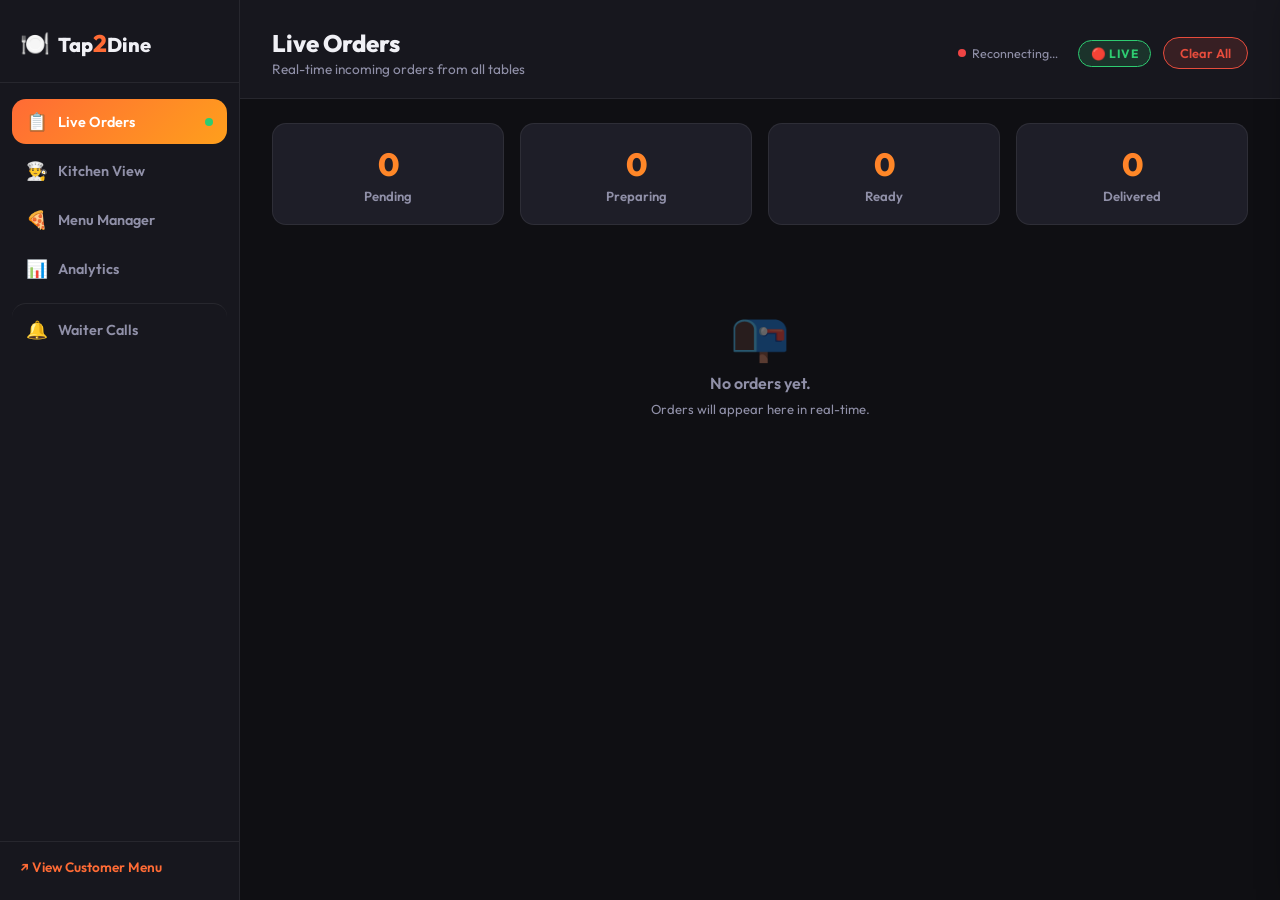
==== admin.html @ 2b5a6d9b "feat: Tap2Dine v1.0 - Full QR restaurant ordering system with FastAPI + WebSockets" ====
<!DOCTYPE html>
<html lang="en">
<head>
  <meta charset="UTF-8" />
  <meta name="viewport" content="width=device-width, initial-scale=1.0" />
  <title>Tap2Dine — Admin Panel</title>
  <meta name="description" content="Restaurant admin dashboard — manage live orders, menu items, and kitchen status." />
  <link rel="preconnect" href="https://fonts.googleapis.com" />
  <link href="https://fonts.googleapis.com/css2?family=Outfit:wght@300;400;500;600;700;800&display=swap" rel="stylesheet" />
  <link rel="stylesheet" href="admin.css" />
</head>
<body>

  <!-- ── SIDEBAR ── -->
  <aside class="sidebar">
    <div class="sidebar-logo">
      <span>🍽️</span>
      <span>Tap<span class="accent">2</span>Dine</span>
    </div>

    <nav class="sidebar-nav">
      <button class="nav-item active" id="navOrders"    onclick="switchTab('orders',this)">
        <span class="nav-icon">📋</span> Live Orders
        <span class="live-dot"></span>
      </button>
      <button class="nav-item" id="navKitchen"  onclick="switchTab('kitchen',this)">
        <span class="nav-icon">👨‍🍳</span> Kitchen View
      </button>
      <button class="nav-item" id="navMenu"     onclick="switchTab('menu',this)">
        <span class="nav-icon">🍕</span> Menu Manager
      </button>
      <button class="nav-item" id="navAnalytics" onclick="switchTab('analytics',this)">
        <span class="nav-icon">📊</span> Analytics
      </button>
      <button class="nav-item" id="navWaiter" onclick="toggleWaiterPanel()" style="margin-top:8px;border-top:1px solid var(--border);padding-top:14px;">
        <span class="nav-icon">🔔</span> Waiter Calls
        <span class="wc-badge" id="wcBadge" style="display:none;">0</span>
      </button>
    </nav>

    <div class="sidebar-footer">
      <a href="index.html?table=1" class="menu-link" target="_blank">↗ View Customer Menu</a>
    </div>
  </aside>

  <!-- ── MAIN ── -->
  <main class="main">

    <!-- ── TOP BAR ── -->
    <header class="topbar">
      <div>
        <h1 class="topbar-title" id="tabTitle">Live Orders</h1>
        <p class="topbar-sub" id="tabSub">Real-time incoming orders from all tables</p>
      </div>
      <div class="topbar-actions">
        <!-- WebSocket live indicator -->
        <div id="wsStatus" style="display:flex;align-items:center;gap:6px;font-size:0.78rem;color:var(--muted);margin-right:8px;">
          <span id="wsDot" style="width:8px;height:8px;border-radius:50%;background:#ef4444;display:inline-block;"></span>
          <span id="wsText">Connecting…</span>
        </div>
        <div class="live-badge">🔴 LIVE</div>
        <button class="clear-btn" onclick="clearAllOrders()">Clear All</button>
      </div>
    </header>

    <!-- ── ORDERS TAB ── -->
    <section class="tab-content" id="tabOrders">
      <div class="stats-row">
        <div class="stat-card">
          <div class="stat-num" id="statPending">0</div>
          <div class="stat-label">Pending</div>
        </div>
        <div class="stat-card">
          <div class="stat-num" id="statPreparing">0</div>
          <div class="stat-label">Preparing</div>
        </div>
        <div class="stat-card">
          <div class="stat-num" id="statReady">0</div>
          <div class="stat-label">Ready</div>
        </div>
        <div class="stat-card">
          <div class="stat-num" id="statDelivered">0</div>
          <div class="stat-label">Delivered</div>
        </div>
      </div>
      <div class="orders-grid" id="ordersGrid">
        <div class="empty-state">
          <span>📭</span>
          <p>No orders yet.</p>
          <small>Orders will appear here in real-time.</small>
        </div>
      </div>
    </section>

    <!-- ── KITCHEN TAB ── -->
    <section class="tab-content" id="tabKitchen" style="display:none;">
      <div class="kitchen-columns">
        <div class="kitchen-col">
          <div class="kitchen-col-header pending-header">🔔 New / Pending</div>
          <div id="kitchenPending"></div>
        </div>
        <div class="kitchen-col">
          <div class="kitchen-col-header preparing-header">🔥 Preparing</div>
          <div id="kitchenPreparing"></div>
        </div>
        <div class="kitchen-col">
          <div class="kitchen-col-header ready-header">✅ Ready to Serve</div>
          <div id="kitchenReady"></div>
        </div>
      </div>
    </section>

    <!-- ── MENU TAB ── -->
    <section class="tab-content" id="tabMenu" style="display:none;">
      <div class="menu-manager">
        <div class="add-item-form" id="addItemForm">
          <h3>Add New Menu Item</h3>
          <div class="form-row">
            <div class="form-group">
              <label>Item Name *</label>
              <input type="text" id="newName" placeholder="e.g. Paneer Tikka" />
            </div>
            <div class="form-group">
              <label>Emoji Icon</label>
              <input type="text" id="newEmoji" placeholder="e.g. 🧆" maxlength="4" />
            </div>
          </div>
          <div class="form-row">
            <div class="form-group">
              <label>Price (₹) *</label>
              <input type="number" id="newPrice" placeholder="e.g. 249" />
            </div>
            <div class="form-group">
              <label>Category *</label>
              <select id="newCat">
                <option value="starters">Starters</option>
                <option value="mains">Mains</option>
                <option value="pizza">Pizza</option>
                <option value="burgers">Burgers</option>
                <option value="desserts">Desserts</option>
                <option value="drinks">Drinks</option>
              </select>
            </div>
          </div>
          <div class="form-group">
            <label>Description</label>
            <input type="text" id="newDesc" placeholder="Short description of the dish…" />
          </div>
          <div class="form-row">
            <label class="toggle-label">
              <input type="checkbox" id="newVeg" checked /> Vegetarian
            </label>
            <label class="toggle-label">
              <input type="checkbox" id="newSpicy" /> Spicy 🌶️
            </label>
          </div>
          <button class="add-item-btn" onclick="addMenuItem()">+ Add Item</button>
        </div>

        <div class="menu-list" id="menuList"></div>
      </div>
    </section>

    <!-- ── ANALYTICS TAB ── -->
    <section class="tab-content" id="tabAnalytics" style="display:none;">
      <div class="analytics-grid">
        <div class="analytics-card full-width">
          <h3>Revenue Overview</h3>
          <div class="revenue-row">
            <div class="rev-item">
              <div class="rev-num" id="revTotal">₹0</div>
              <div class="rev-label">Total Revenue</div>
            </div>
            <div class="rev-item">
              <div class="rev-num" id="revOrders">0</div>
              <div class="rev-label">Total Orders</div>
            </div>
            <div class="rev-item">
              <div class="rev-num" id="revAvg">₹0</div>
              <div class="rev-label">Avg Order Value</div>
            </div>
          </div>
        </div>
        <div class="analytics-card">
          <h3>Top Ordered Items</h3>
          <div id="topItems"></div>
        </div>
        <div class="analytics-card">
          <h3>Orders by Table</h3>
          <div id="tableStats"></div>
        </div>
      </div>
    </section>

  </main>

  <!-- ── WAITER CALLS PANEL ── -->
  <div class="wc-panel" id="wcPanel">
    <div class="wc-panel-header">
      <span>🔔 Waiter Calls</span>
      <button class="wc-close-btn" onclick="toggleWaiterPanel()">✕</button>
    </div>
    <div id="wcList" class="wc-list">
      <p class="wc-empty">No active calls</p>
    </div>
  </div>

  <!-- ── TOAST ── -->
  <div class="toast" id="adminToast"></div>

  <script src="admin.js"></script>
</body>
</html>
---- admin.css ----
/* ── RESET & BASE ── */
*, *::before, *::after { box-sizing: border-box; margin: 0; padding: 0; }

:root {
  --bg:      #0f0f13;
  --bg2:     #17171e;
  --card:    #1e1e28;
  --card2:   #252531;
  --border:  rgba(255,255,255,0.07);
  --accent:  #ff6b35;
  --accent2: #ff9f1c;
  --green:   #2ecc71;
  --yellow:  #f1c40f;
  --red:     #e74c3c;
  --blue:    #3498db;
  --text:    #f0f0f5;
  --muted:   #9090a8;
  --radius:  14px;
  --sidebar: 240px;
}

body {
  font-family: 'Outfit', sans-serif;
  background: var(--bg);
  color: var(--text);
  display: flex;
  min-height: 100vh;
}

.accent { color: var(--accent); }

/* ── SIDEBAR ── */
.sidebar {
  width: var(--sidebar);
  min-height: 100vh;
  background: var(--bg2);
  border-right: 1px solid var(--border);
  display: flex;
  flex-direction: column;
  position: fixed;
  left: 0; top: 0;
  z-index: 50;
}

.sidebar-logo {
  display: flex;
  align-items: center;
  gap: 8px;
  padding: 28px 20px 24px;
  font-size: 1.25rem;
  font-weight: 800;
  border-bottom: 1px solid var(--border);
}
.sidebar-logo span:first-child { font-size: 1.5rem; }

.sidebar-nav {
  flex: 1;
  padding: 16px 12px;
  display: flex;
  flex-direction: column;
  gap: 4px;
}

.nav-item {
  display: flex;
  align-items: center;
  gap: 10px;
  background: transparent;
  border: none;
  color: var(--muted);
  font-family: 'Outfit', sans-serif;
  font-weight: 600;
  font-size: 0.9rem;
  padding: 11px 14px;
  border-radius: var(--radius);
  cursor: pointer;
  transition: all 0.2s;
  text-align: left;
  width: 100%;
  position: relative;
}
.nav-item:hover { background: var(--card); color: var(--text); }
.nav-item.active { background: linear-gradient(135deg, var(--accent), var(--accent2)); color: #fff; }

.nav-icon { font-size: 1.1rem; }

.live-dot {
  width: 8px; height: 8px;
  border-radius: 50%;
  background: var(--green);
  margin-left: auto;
  animation: pulse 1.5s infinite;
}

@keyframes pulse {
  0%, 100% { transform: scale(1); opacity: 1; }
  50%       { transform: scale(1.4); opacity: 0.6; }
}

.sidebar-footer {
  padding: 16px 20px 24px;
  border-top: 1px solid var(--border);
}

.menu-link {
  display: block;
  color: var(--accent);
  text-decoration: none;
  font-size: 0.85rem;
  font-weight: 600;
  transition: opacity 0.2s;
}
.menu-link:hover { opacity: 0.75; }

/* ── MAIN ── */
.main {
  margin-left: var(--sidebar);
  flex: 1;
  display: flex;
  flex-direction: column;
}

/* ── TOPBAR ── */
.topbar {
  padding: 28px 32px 20px;
  border-bottom: 1px solid var(--border);
  display: flex;
  align-items: center;
  justify-content: space-between;
  background: var(--bg2);
  position: sticky;
  top: 0;
  z-index: 10;
}

.topbar-title { font-size: 1.5rem; font-weight: 800; }
.topbar-sub   { color: var(--muted); font-size: 0.85rem; margin-top: 2px; }

.topbar-actions { display: flex; align-items: center; gap: 12px; }

.live-badge {
  background: rgba(46,204,113,0.15);
  border: 1px solid var(--green);
  color: var(--green);
  font-size: 0.75rem;
  font-weight: 700;
  padding: 5px 12px;
  border-radius: 50px;
  letter-spacing: 0.5px;
}

.clear-btn {
  background: rgba(231,76,60,0.15);
  border: 1px solid var(--red);
  color: var(--red);
  font-family: 'Outfit', sans-serif;
  font-weight: 600;
  font-size: 0.8rem;
  padding: 7px 16px;
  border-radius: 50px;
  cursor: pointer;
  transition: all 0.2s;
}
.clear-btn:hover { background: var(--red); color: #fff; }

/* ── STATS ROW ── */
.stats-row {
  display: grid;
  grid-template-columns: repeat(4, 1fr);
  gap: 16px;
  padding: 24px 32px 0;
}

.stat-card {
  background: var(--card);
  border: 1px solid var(--border);
  border-radius: var(--radius);
  padding: 20px;
  text-align: center;
  transition: transform 0.2s;
}
.stat-card:hover { transform: translateY(-3px); }

.stat-num {
  font-size: 2rem;
  font-weight: 800;
  background: linear-gradient(135deg, var(--accent), var(--accent2));
  -webkit-background-clip: text;
  -webkit-text-fill-color: transparent;
  background-clip: text;
}

.stat-label { color: var(--muted); font-size: 0.82rem; font-weight: 600; margin-top: 4px; }

/* ── ORDERS GRID ── */
.orders-grid {
  padding: 20px 32px 40px;
  display: grid;
  grid-template-columns: repeat(auto-fill, minmax(320px, 1fr));
  gap: 18px;
}

.empty-state {
  grid-column: 1/-1;
  display: flex;
  flex-direction: column;
  align-items: center;
  justify-content: center;
  gap: 8px;
  padding: 60px;
  color: var(--muted);
  text-align: center;
}
.empty-state span { font-size: 3rem; opacity: 0.4; }
.empty-state p { font-weight: 600; }
.empty-state small { font-size: 0.82rem; }

/* ── ORDER CARD ── */
.order-card {
  background: var(--card);
  border: 1px solid var(--border);
  border-radius: var(--radius);
  overflow: hidden;
  animation: fadeUp 0.4s ease;
  transition: box-shadow 0.2s;
}
.order-card:hover { box-shadow: 0 8px 32px rgba(0,0,0,0.4); }

@keyframes fadeUp {
  from { opacity: 0; transform: translateY(16px); }
  to   { opacity: 1; transform: translateY(0); }
}

.order-card-header {
  padding: 14px 16px;
  display: flex;
  align-items: center;
  justify-content: space-between;
  border-bottom: 1px solid var(--border);
}

.order-card-id { font-weight: 800; font-size: 0.95rem; }
.order-card-table { color: var(--muted); font-size: 0.82rem; }
.order-card-time { color: var(--muted); font-size: 0.78rem; }

.status-pill {
  font-size: 0.72rem;
  font-weight: 700;
  padding: 4px 10px;
  border-radius: 50px;
  letter-spacing: 0.4px;
}
.status-Pending    { background: rgba(241,196,15,0.15); color: var(--yellow); border: 1px solid var(--yellow); }
.status-Preparing  { background: rgba(255,107,53,0.15); color: var(--accent); border: 1px solid var(--accent); }
.status-Ready      { background: rgba(52,152,219,0.15); color: var(--blue);   border: 1px solid var(--blue); }
.status-Delivered  { background: rgba(46,204,113,0.15); color: var(--green);  border: 1px solid var(--green); }

.order-card-items { padding: 12px 16px; }

.order-item-row {
  display: flex;
  align-items: center;
  gap: 10px;
  padding: 5px 0;
  font-size: 0.88rem;
}
.order-item-emoji { font-size: 1.2rem; width: 24px; text-align: center; }
.order-item-name  { flex: 1; }
.order-item-qty   { color: var(--muted); font-size: 0.8rem; }
.order-item-sub   { color: var(--accent2); font-weight: 700; font-size: 0.82rem; }

.order-note {
  margin: 0 16px 10px;
  background: var(--bg2);
  border-radius: 8px;
  padding: 8px 12px;
  font-size: 0.82rem;
  color: var(--muted);
  border-left: 3px solid var(--accent);
}

.order-card-footer {
  padding: 12px 16px;
  border-top: 1px solid var(--border);
  display: flex;
  align-items: center;
  justify-content: space-between;
}

.order-total { font-weight: 800; font-size: 1rem; color: var(--accent2); }

.status-btns { display: flex; gap: 6px; }

.status-btn {
  font-family: 'Outfit', sans-serif;
  font-weight: 600;
  font-size: 0.75rem;
  padding: 6px 12px;
  border-radius: 50px;
  border: none;
  cursor: pointer;
  transition: all 0.2s;
}
.btn-preparing  { background: rgba(255,107,53,0.2); color: var(--accent); border: 1px solid var(--accent); }
.btn-ready      { background: rgba(52,152,219,0.2); color: var(--blue);   border: 1px solid var(--blue); }
.btn-delivered  { background: rgba(46,204,113,0.2); color: var(--green);  border: 1px solid var(--green); }
.status-btn:hover { transform: scale(1.04); filter: brightness(1.2); }

/* ── KITCHEN BOARD ── */
.kitchen-columns {
  display: grid;
  grid-template-columns: 1fr 1fr 1fr;
  gap: 20px;
  padding: 24px 32px 40px;
  align-items: start;
}

.kitchen-col { display: flex; flex-direction: column; gap: 12px; }

.kitchen-col-header {
  font-weight: 800;
  font-size: 1rem;
  padding: 12px 16px;
  border-radius: var(--radius);
  text-align: center;
}
.pending-header   { background: rgba(241,196,15,0.15); color: var(--yellow); border: 1px solid var(--yellow); }
.preparing-header { background: rgba(255,107,53,0.15); color: var(--accent); border: 1px solid var(--accent); }
.ready-header     { background: rgba(52,152,219,0.15); color: var(--blue);   border: 1px solid var(--blue); }

.kitchen-ticket {
  background: var(--card);
  border: 1px solid var(--border);
  border-radius: var(--radius);
  padding: 14px;
  animation: fadeUp 0.3s ease;
}
.kitchen-ticket-header { display: flex; justify-content: space-between; margin-bottom: 10px; font-weight: 700; }
.kitchen-ticket-table { color: var(--accent); font-size: 0.85rem; }
.kitchen-ticket-time { color: var(--muted); font-size: 0.78rem; }
.kitchen-ticket-item { font-size: 0.88rem; padding: 4px 0; border-bottom: 1px solid var(--border); }
.kitchen-ticket-item:last-child { border: none; }
.kitchen-no-orders { color: var(--muted); font-size: 0.85rem; padding: 16px; text-align: center; }

/* ── MENU MANAGER ── */
.menu-manager {
  padding: 24px 32px 40px;
  display: grid;
  grid-template-columns: 360px 1fr;
  gap: 24px;
  align-items: start;
}

.add-item-form {
  background: var(--card);
  border: 1px solid var(--border);
  border-radius: var(--radius);
  padding: 24px;
  position: sticky;
  top: 90px;
}
.add-item-form h3 { font-size: 1.05rem; font-weight: 700; margin-bottom: 16px; }

.form-row { display: grid; grid-template-columns: 1fr 1fr; gap: 12px; }
.form-group { display: flex; flex-direction: column; gap: 5px; margin-bottom: 12px; }
.form-group label { font-size: 0.8rem; font-weight: 600; color: var(--muted); }

.form-group input, .form-group select {
  background: var(--bg2);
  border: 1px solid var(--border);
  border-radius: 8px;
  color: var(--text);
  font-family: 'Outfit', sans-serif;
  font-size: 0.88rem;
  padding: 9px 12px;
  outline: none;
  transition: border-color 0.2s;
  width: 100%;
}
.form-group input::placeholder { color: var(--muted); }
.form-group input:focus, .form-group select:focus { border-color: var(--accent); }
.form-group select option { background: var(--card2); }

.toggle-label {
  display: flex;
  align-items: center;
  gap: 8px;
  font-size: 0.88rem;
  font-weight: 600;
  color: var(--muted);
  cursor: pointer;
  margin-bottom: 14px;
}
.toggle-label input { accent-color: var(--accent); width: 16px; height: 16px; }

.add-item-btn {
  width: 100%;
  background: linear-gradient(135deg, var(--accent), var(--accent2));
  border: none;
  color: #fff;
  font-family: 'Outfit', sans-serif;
  font-weight: 700;
  font-size: 0.95rem;
  padding: 12px;
  border-radius: 8px;
  cursor: pointer;
  transition: all 0.2s;
}
.add-item-btn:hover { transform: translateY(-2px); box-shadow: 0 6px 20px rgba(255,107,53,0.4); }

.menu-list { display: flex; flex-direction: column; gap: 10px; }

.menu-list-item {
  background: var(--card);
  border: 1px solid var(--border);
  border-radius: var(--radius);
  padding: 14px 18px;
  display: flex;
  align-items: center;
  gap: 14px;
  animation: fadeUp 0.3s ease;
  transition: border-color 0.2s;
}
.menu-list-item:hover { border-color: rgba(255,107,53,0.3); }
.menu-list-emoji { font-size: 2rem; width: 40px; text-align: center; flex-shrink: 0; }
.menu-list-info { flex: 1; }
.menu-list-name { font-weight: 700; }
.menu-list-meta { color: var(--muted); font-size: 0.8rem; margin-top: 2px; }
.menu-list-price { color: var(--accent2); font-weight: 800; font-size: 1rem; flex-shrink: 0; }
.menu-delete-btn {
  background: rgba(231,76,60,0.1);
  border: 1px solid rgba(231,76,60,0.3);
  color: var(--red);
  width: 32px; height: 32px;
  border-radius: 50%;
  cursor: pointer;
  font-size: 1rem;
  display: flex; align-items: center; justify-content: center;
  transition: all 0.2s;
  flex-shrink: 0;
}
.menu-delete-btn:hover { background: var(--red); color: #fff; }

/* ── ANALYTICS ── */
.analytics-grid {
  padding: 24px 32px 40px;
  display: grid;
  grid-template-columns: 1fr 1fr;
  gap: 20px;
}
.analytics-card {
  background: var(--card);
  border: 1px solid var(--border);
  border-radius: var(--radius);
  padding: 24px;
}
.analytics-card.full-width { grid-column: 1 / -1; }
.analytics-card h3 { font-size: 1rem; font-weight: 700; margin-bottom: 16px; }

.revenue-row { display: flex; gap: 40px; }
.rev-item { text-align: center; }
.rev-num { font-size: 1.8rem; font-weight: 800; color: var(--accent2); }
.rev-label { color: var(--muted); font-size: 0.82rem; font-weight: 600; margin-top: 4px; }

.top-item-row {
  display: flex;
  align-items: center;
  gap: 10px;
  padding: 8px 0;
  border-bottom: 1px solid var(--border);
  font-size: 0.88rem;
}
.top-item-row:last-child { border: none; }
.top-item-rank { color: var(--accent); font-weight: 800; width: 20px; flex-shrink: 0; }
.top-item-name { flex: 1; font-weight: 600; }
.top-item-count { color: var(--muted); font-size: 0.8rem; }

.table-stat-row {
  display: flex;
  align-items: center;
  justify-content: space-between;
  padding: 8px 0;
  border-bottom: 1px solid var(--border);
  font-size: 0.88rem;
}
.table-stat-row:last-child { border: none; }
.table-num { font-weight: 700; color: var(--accent); }
.table-orders { color: var(--muted); font-size: 0.8rem; }
.table-rev { color: var(--accent2); font-weight: 700; }

/* ── TOAST ── */
.toast {
  position: fixed;
  bottom: 30px;
  left: 50%;
  transform: translateX(-50%) translateY(100px);
  background: var(--card2);
  border: 1px solid var(--border);
  color: var(--text);
  font-weight: 600;
  font-size: 0.88rem;
  padding: 11px 22px;
  border-radius: 50px;
  z-index: 999;
  transition: transform 0.35s cubic-bezier(0.175, 0.885, 0.32, 1.275), opacity 0.35s;
  opacity: 0;
  white-space: nowrap;
  box-shadow: 0 8px 32px rgba(0,0,0,0.4);
}
.toast.show { transform: translateX(-50%) translateY(0); opacity: 1; }

/* ── WAITER CALL BADGE ── */
.wc-badge {
  display: inline-flex;
  align-items: center;
  justify-content: center;
  background: var(--red);
  color: #fff;
  font-size: 0.7rem;
  font-weight: 800;
  min-width: 20px;
  height: 20px;
  border-radius: 50px;
  padding: 0 5px;
  margin-left: auto;
  animation: pulse 1.2s ease-in-out infinite;
}

/* ── WAITER CALL PANEL ── */
.wc-panel {
  position: fixed;
  right: -340px;
  top: 0;
  height: 100vh;
  width: 320px;
  background: var(--bg2);
  border-left: 1px solid var(--border);
  z-index: 200;
  display: flex;
  flex-direction: column;
  transition: right 0.35s cubic-bezier(0.4, 0, 0.2, 1);
  box-shadow: -8px 0 32px rgba(0,0,0,0.4);
}
.wc-panel.open { right: 0; }

.wc-panel-header {
  display: flex;
  align-items: center;
  justify-content: space-between;
  padding: 24px 20px 16px;
  border-bottom: 1px solid var(--border);
  font-weight: 800;
  font-size: 1rem;
}

.wc-close-btn {
  background: var(--card2);
  border: 1px solid var(--border);
  color: var(--text);
  width: 32px;
  height: 32px;
  border-radius: 50%;
  cursor: pointer;
  display: flex;
  align-items: center;
  justify-content: center;
  transition: all 0.2s;
}
.wc-close-btn:hover { background: var(--red); color: #fff; border-color: var(--red); }

.wc-list {
  flex: 1;
  overflow-y: auto;
  padding: 16px;
  scrollbar-width: thin;
  scrollbar-color: var(--card2) transparent;
  display: flex;
  flex-direction: column;
  gap: 10px;
}

.wc-empty {
  color: var(--muted);
  font-size: 0.88rem;
  text-align: center;
  padding: 32px 0;
}

.wc-card {
  background: var(--card);
  border: 1px solid rgba(241,196,15,0.25);
  border-left: 3px solid var(--yellow);
  border-radius: var(--radius);
  padding: 14px 16px;
  animation: fadeUp 0.35s ease;
}

.wc-card-top {
  display: flex;
  align-items: center;
  justify-content: space-between;
  margin-bottom: 8px;
}

.wc-table-badge {
  background: rgba(241,196,15,0.15);
  border: 1px solid var(--yellow);
  color: var(--yellow);
  font-size: 0.78rem;
  font-weight: 800;
  padding: 3px 10px;
  border-radius: 50px;
}

.wc-time {
  color: var(--muted);
  font-size: 0.75rem;
}

.wc-reason {
  font-weight: 600;
  font-size: 0.88rem;
  margin-bottom: 12px;
  color: var(--text);
}

.wc-dismiss {
  width: 100%;
  background: rgba(46,204,113,0.12);
  border: 1px solid var(--green);
  color: var(--green);
  font-family: 'Outfit', sans-serif;
  font-weight: 700;
  font-size: 0.8rem;
  padding: 8px;
  border-radius: 8px;
  cursor: pointer;
  transition: all 0.2s;
}
.wc-dismiss:hover { background: var(--green); color: #000; }

/* ── RESPONSIVE ── */
@media (max-width: 900px) {
  .sidebar { display: none; }
  .main { margin-left: 0; }
  .stats-row { grid-template-columns: 1fr 1fr; }
  .kitchen-columns { grid-template-columns: 1fr; }
  .menu-manager { grid-template-columns: 1fr; }
  .analytics-grid { grid-template-columns: 1fr; }
  .wc-panel { width: 100%; right: -100%; }
  .wc-panel.open { right: 0; }
}
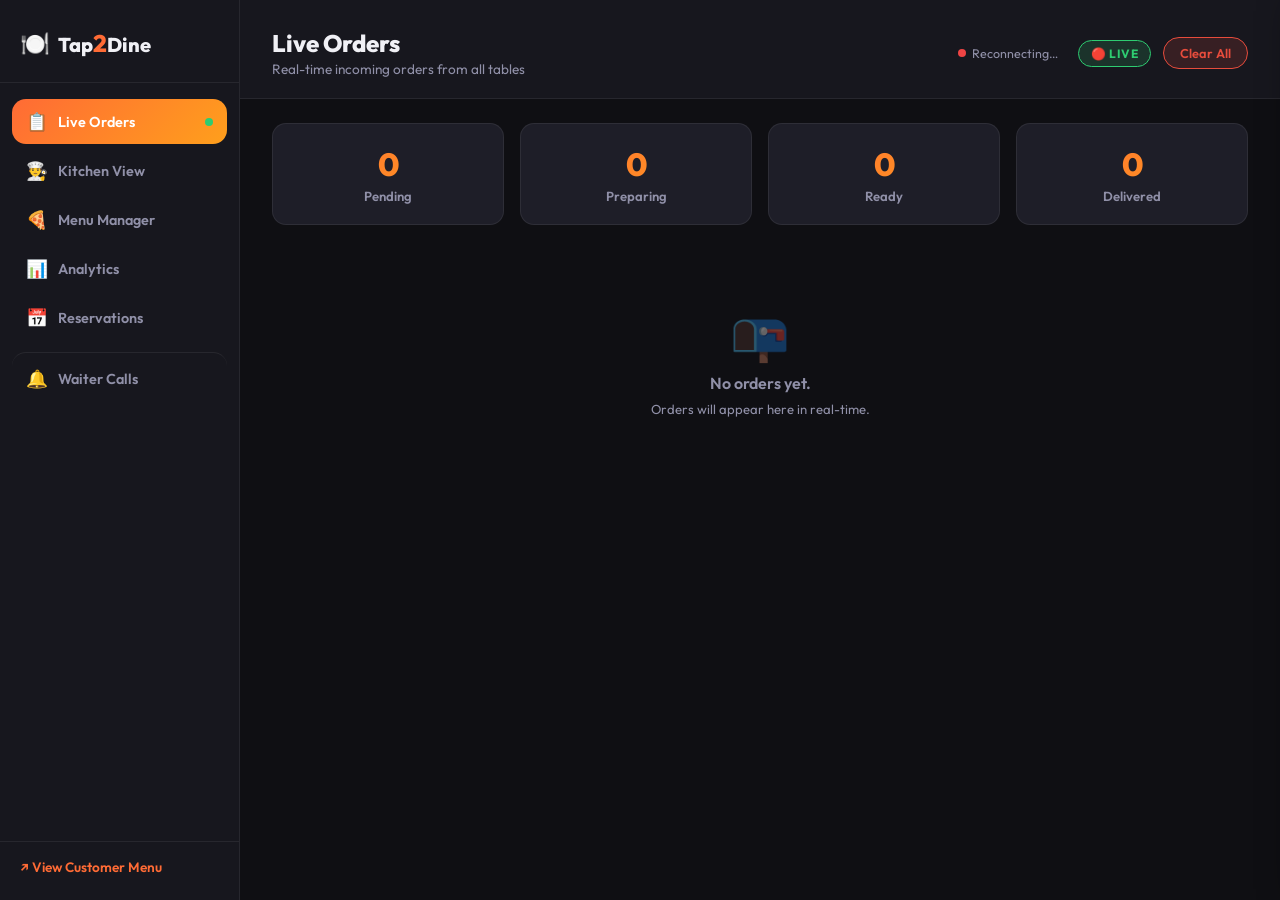
==== commit 836a8f1f: "feat: Analytics Dashboard and Customer Feedback System" ====
--- a/admin.html
+++ b/admin.html
@@ -32,6 +32,10 @@
       <button class="nav-item" id="navAnalytics" onclick="switchTab('analytics',this)">
         <span class="nav-icon">📊</span> Analytics
       </button>
+      <button class="nav-item" id="navReservations" onclick="switchTab('reservations',this)">
+        <span class="nav-icon">📅</span> Reservations
+        <span class="wc-badge" id="resBadge" style="display:none;">0</span>
+      </button>
       <button class="nav-item" id="navWaiter" onclick="toggleWaiterPanel()" style="margin-top:8px;border-top:1px solid var(--border);padding-top:14px;">
         <span class="nav-icon">🔔</span> Waiter Calls
         <span class="wc-badge" id="wcBadge" style="display:none;">0</span>
@@ -163,6 +167,41 @@
 
     <!-- ── ANALYTICS TAB ── -->
     <section class="tab-content" id="tabAnalytics" style="display:none;">
+
+      <!-- Link to full Analytics Dashboard -->
+      <div style="display:flex;justify-content:flex-end;margin-bottom:20px;">
+        <a href="analytics.html" target="_blank" style="
+          display:inline-flex;align-items:center;gap:8px;
+          padding:10px 20px;
+          background:linear-gradient(135deg,#f97316,#ea580c);
+          color:#fff;border-radius:12px;font-weight:700;
+          font-size:.85rem;text-decoration:none;transition:opacity .2s;
+        " onmouseover="this.style.opacity='.85'" onmouseout="this.style.opacity='1'">
+          📊 Open Full Analytics Dashboard ↗
+        </a>
+      </div>
+
+      <!-- Revenue cards -->
+      <div class="stats-row" style="margin-bottom:24px;">
+        <div class="stat-card">
+          <div class="stat-num" id="anToday">₹0</div>
+          <div class="stat-label">Today</div>
+        </div>
+        <div class="stat-card">
+          <div class="stat-num" id="anWeek">₹0</div>
+          <div class="stat-label">This Week</div>
+        </div>
+        <div class="stat-card">
+          <div class="stat-num" id="anMonth">₹0</div>
+          <div class="stat-label">This Month</div>
+        </div>
+        <div class="stat-card">
+          <div class="stat-num" id="anTotal">₹0</div>
+          <div class="stat-label">All Time</div>
+        </div>
+      </div>
+
+      <!-- Existing stats -->
       <div class="analytics-grid">
         <div class="analytics-card full-width">
           <h3>Revenue Overview</h3>
@@ -190,6 +229,61 @@
           <div id="tableStats"></div>
         </div>
       </div>
+
+      <!-- Customer Feedback Summary -->
+      <div class="analytics-card full-width" style="margin-top:24px;">
+        <h3>⭐ Customer Feedback</h3>
+        <div style="display:flex;align-items:center;gap:16px;margin-bottom:20px;">
+          <div style="font-size:2.5rem;font-weight:800;color:#f97316;line-height:1;" id="adminFbAvg">—</div>
+          <div>
+            <div style="font-size:1.3rem;color:#f97316;" id="adminFbStars">☆☆☆☆☆</div>
+            <div style="font-size:0.8rem;color:var(--muted);" id="adminFbCount">No reviews yet</div>
+          </div>
+        </div>
+        <div id="adminFbList">
+          <p style="color:var(--muted);font-size:.88rem;">No feedback yet.</p>
+        </div>
+      </div>
+
+    </section>
+
+    <!-- ── RESERVATIONS TAB ── -->
+    <section class="tab-content" id="tabReservations" style="display:none;">
+      <div style="display:flex;align-items:center;justify-content:space-between;flex-wrap:wrap;gap:12px;margin-bottom:20px;">
+        <div style="display:flex;align-items:center;gap:12px;flex-wrap:wrap;">
+          <label style="font-size:.8rem;color:var(--muted);font-weight:600;">
+            Filter by date:
+            <input type="date" id="resDateFilter"
+              style="margin-left:8px;background:var(--card);border:1px solid var(--border);color:var(--text);border-radius:8px;padding:6px 10px;font-family:inherit;font-size:.85rem;outline:none;"
+              onchange="loadReservations()" />
+          </label>
+          <select id="resStatusFilter"
+            style="background:var(--card);border:1px solid var(--border);color:var(--text);border-radius:8px;padding:7px 12px;font-family:inherit;font-size:.85rem;outline:none;cursor:pointer;"
+            onchange="loadReservations()">
+            <option value="">All Statuses</option>
+            <option value="Pending">Pending</option>
+            <option value="Confirmed">Confirmed</option>
+            <option value="Cancelled">Cancelled</option>
+            <option value="Completed">Completed</option>
+            <option value="No-show">No-show</option>
+          </select>
+        </div>
+        <a href="reservation.html" target="_blank"
+          style="display:inline-flex;align-items:center;gap:6px;padding:9px 18px;background:linear-gradient(135deg,#f97316,#ea580c);color:#fff;border-radius:10px;font-weight:700;font-size:.85rem;text-decoration:none;transition:opacity .2s;"
+          onmouseover="this.style.opacity='.85'" onmouseout="this.style.opacity='1'">
+          🔗 Customer Booking Page
+        </a>
+      </div>
+
+      <!-- Stats row -->
+      <div class="stats-row" style="margin-bottom:20px;">
+        <div class="stat-card"><div class="stat-num" id="resPending">0</div><div class="stat-label">Pending</div></div>
+        <div class="stat-card"><div class="stat-num" id="resConfirmed">0</div><div class="stat-label">Confirmed</div></div>
+        <div class="stat-card"><div class="stat-num" id="resCancelled">0</div><div class="stat-label">Cancelled</div></div>
+        <div class="stat-card"><div class="stat-num" id="resTotal">0</div><div class="stat-label">Total</div></div>
+      </div>
+
+      <div id="reservationsList"></div>
     </section>
 
   </main>
@@ -208,6 +302,29 @@
   <!-- ── TOAST ── -->
   <div class="toast" id="adminToast"></div>
 
+  <!-- ── BILL SPLIT MODAL ── -->
+  <div class="modal-overlay" id="splitModal" style="display:none;position:fixed;inset:0;background:rgba(0,0,0,.7);z-index:900;display:none;align-items:center;justify-content:center;" onclick="closeSplitModalOutside(event)">
+    <div style="background:var(--card);border:1px solid var(--border);border-radius:20px;padding:32px;width:min(480px,94vw);max-height:85vh;overflow-y:auto;">
+      <h3 style="margin-bottom:4px;">💸 Split the Bill</h3>
+      <p id="splitOrderLabel" style="color:var(--muted);font-size:.85rem;margin-bottom:20px;"></p>
+      <div style="display:flex;gap:8px;margin-bottom:20px;">
+        <button class="split-type-btn active" id="btnEqualSplit" onclick="setSplitType('equal',this)">⚖️ Equal Split</button>
+        <button class="split-type-btn" id="btnCustomSplit" onclick="setSplitType('custom',this)">✏️ Custom</button>
+      </div>
+      <div style="margin-bottom:16px;">
+        <label style="font-size:.8rem;color:var(--muted);font-weight:600;display:block;margin-bottom:8px;">NUMBER OF GUESTS</label>
+        <div style="display:flex;align-items:center;gap:12px;">
+          <button onclick="changeSplitGuests(-1)" style="background:var(--bar-bg);border:1px solid var(--border);color:var(--text);width:36px;height:36px;border-radius:8px;cursor:pointer;font-size:1.1rem;">−</button>
+          <span id="splitGuestCount" style="font-weight:700;font-size:1.1rem;min-width:24px;text-align:center;">2</span>
+          <button onclick="changeSplitGuests(1)" style="background:var(--bar-bg);border:1px solid var(--border);color:var(--text);width:36px;height:36px;border-radius:8px;cursor:pointer;font-size:1.1rem;">+</button>
+        </div>
+      </div>
+      <div id="splitGuestRows" style="display:flex;flex-direction:column;gap:10px;margin-bottom:20px;"></div>
+      <button onclick="confirmBillSplit()" style="width:100%;padding:15px;background:linear-gradient(135deg,#f97316,#ea580c);color:#fff;border:none;border-radius:12px;font-size:1rem;font-weight:700;font-family:inherit;cursor:pointer;">✅ Create Split Plan</button>
+      <button onclick="document.getElementById('splitModal').style.display='none'" style="width:100%;margin-top:10px;padding:12px;background:transparent;color:var(--muted);border:1px solid var(--border);border-radius:12px;font-size:.9rem;font-family:inherit;cursor:pointer;">Cancel</button>
+    </div>
+  </div>
+
   <script src="admin.js"></script>
 </body>
 </html>
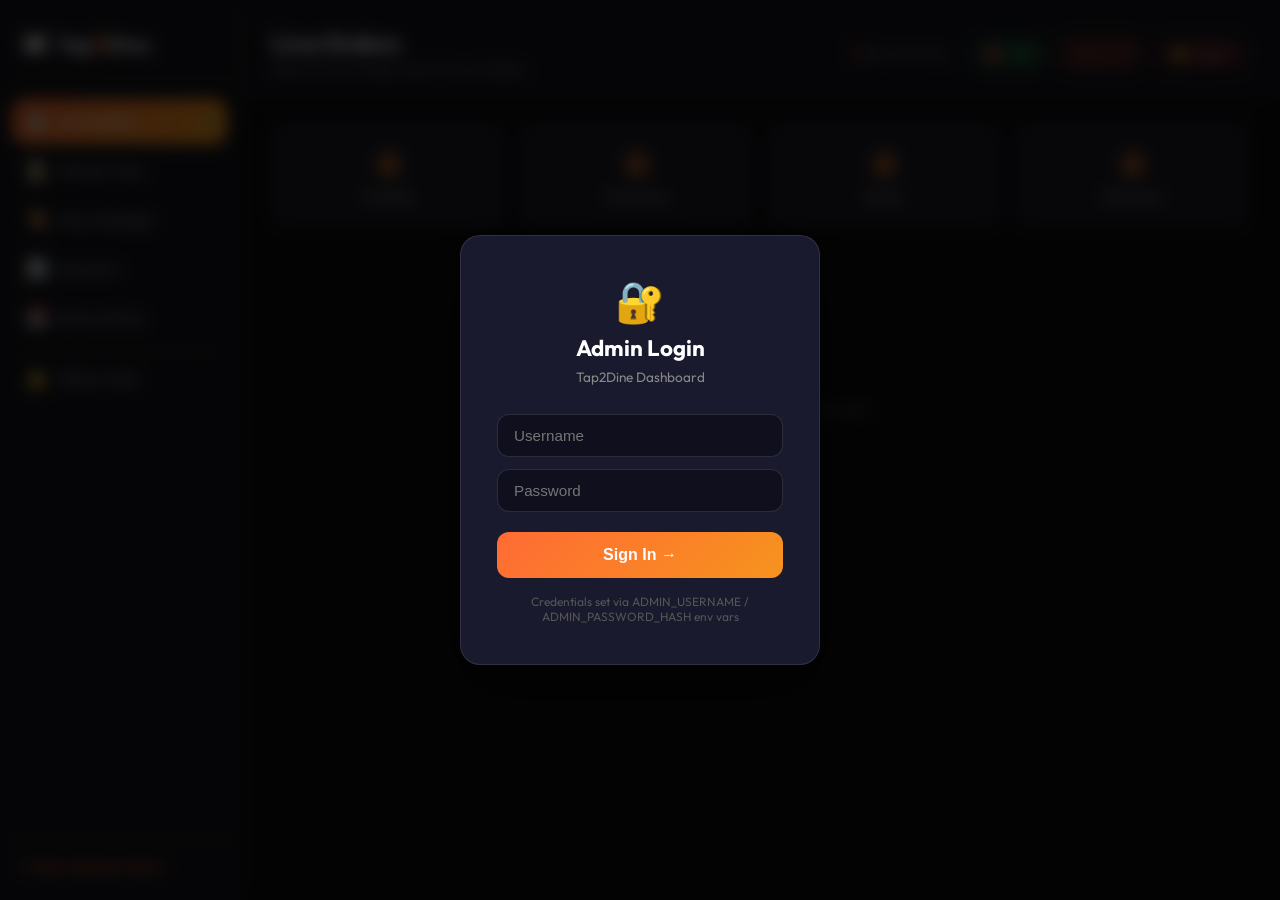
==== commit f07e701e: "security: JWT auth, admin login, bcrypt hashing, XSS sanitization (#1-3, #8, #13)" ====
--- a/admin.html
+++ b/admin.html
@@ -64,6 +64,7 @@
         </div>
         <div class="live-badge">🔴 LIVE</div>
         <button class="clear-btn" onclick="clearAllOrders()">Clear All</button>
+        <button class="clear-btn" onclick="adminLogout()" style="background:rgba(239,68,68,.15);color:#f87171;border-color:rgba(239,68,68,.3);" title="Logout">🔐 Logout</button>
       </div>
     </header>
 
